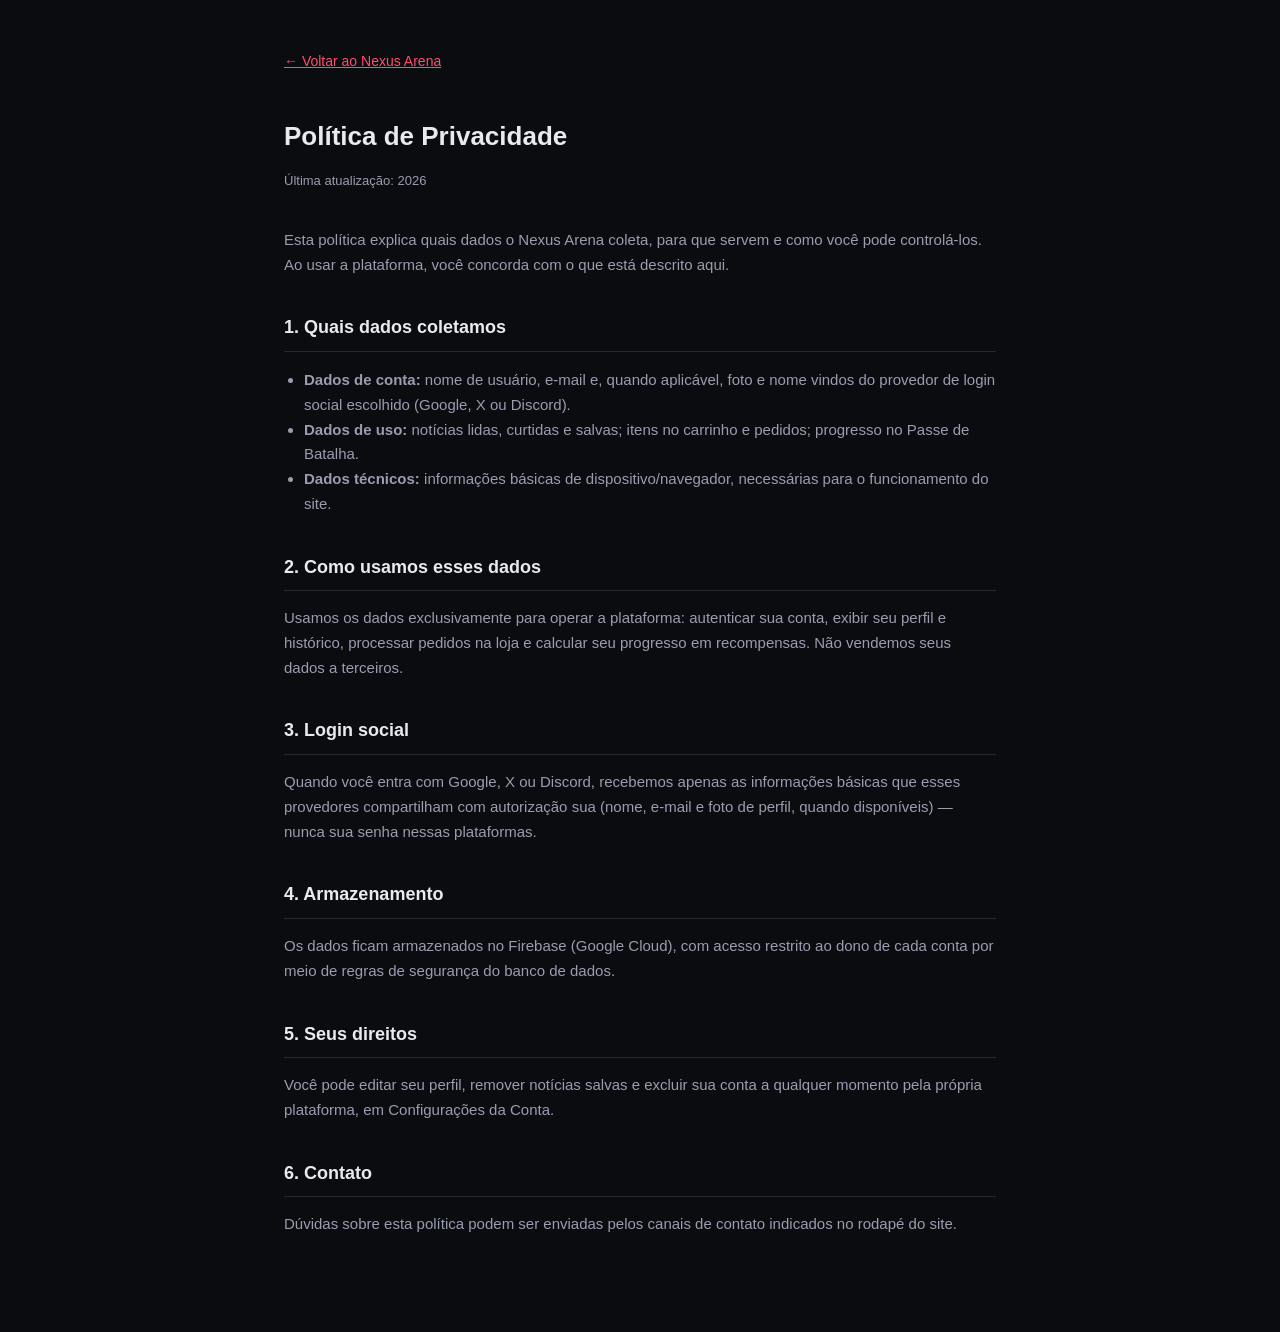
==== privacy.html @ 53f11ba8 "Add files via upload" ====
<!DOCTYPE html>
<html lang="pt-BR">
<head>
<meta charset="UTF-8">
<meta name="viewport" content="width=device-width, initial-scale=1.0">
<title>Política de Privacidade — Nexus Arena</title>
<style>
  :root{ --bg:#0b0c10; --surface:#15161c; --border:#262832; --text:#e9eaf0; --text-dim:#9a9db0; --accent:#ff4d6d; }
  *{ box-sizing:border-box; }
  body{
    margin:0; background:var(--bg); color:var(--text);
    font-family:-apple-system,BlinkMacSystemFont,"Segoe UI",Roboto,Helvetica,Arial,sans-serif;
    line-height:1.65;
  }
  .wrap{ max-width:760px; margin:0 auto; padding:48px 24px 80px; }
  a{ color:var(--accent); }
  h1{ font-size:26px; margin-bottom:6px; }
  .updated{ color:var(--text-dim); font-size:13px; margin-bottom:36px; }
  h2{ font-size:18px; margin-top:36px; border-bottom:1px solid var(--border); padding-bottom:8px; }
  p, li{ color:var(--text-dim); font-size:15px; }
  ul{ padding-left:20px; }
  .back{ display:inline-block; margin-bottom:24px; font-size:14px; }
</style>
</head>
<body>
  <div class="wrap">
    <a class="back" href="index.html">← Voltar ao Nexus Arena</a>
    <h1>Política de Privacidade</h1>
    <p class="updated">Última atualização: 2026</p>

    <p>Esta política explica quais dados o Nexus Arena coleta, para que servem e como você pode controlá-los. Ao usar a plataforma, você concorda com o que está descrito aqui.</p>

    <h2>1. Quais dados coletamos</h2>
    <ul>
      <li><strong>Dados de conta:</strong> nome de usuário, e-mail e, quando aplicável, foto e nome vindos do provedor de login social escolhido (Google, X ou Discord).</li>
      <li><strong>Dados de uso:</strong> notícias lidas, curtidas e salvas; itens no carrinho e pedidos; progresso no Passe de Batalha.</li>
      <li><strong>Dados técnicos:</strong> informações básicas de dispositivo/navegador, necessárias para o funcionamento do site.</li>
    </ul>

    <h2>2. Como usamos esses dados</h2>
    <p>Usamos os dados exclusivamente para operar a plataforma: autenticar sua conta, exibir seu perfil e histórico, processar pedidos na loja e calcular seu progresso em recompensas. Não vendemos seus dados a terceiros.</p>

    <h2>3. Login social</h2>
    <p>Quando você entra com Google, X ou Discord, recebemos apenas as informações básicas que esses provedores compartilham com autorização sua (nome, e-mail e foto de perfil, quando disponíveis) — nunca sua senha nessas plataformas.</p>

    <h2>4. Armazenamento</h2>
    <p>Os dados ficam armazenados no Firebase (Google Cloud), com acesso restrito ao dono de cada conta por meio de regras de segurança do banco de dados.</p>

    <h2>5. Seus direitos</h2>
    <p>Você pode editar seu perfil, remover notícias salvas e excluir sua conta a qualquer momento pela própria plataforma, em Configurações da Conta.</p>

    <h2>6. Contato</h2>
    <p>Dúvidas sobre esta política podem ser enviadas pelos canais de contato indicados no rodapé do site.</p>
  </div>
</body>
</html>
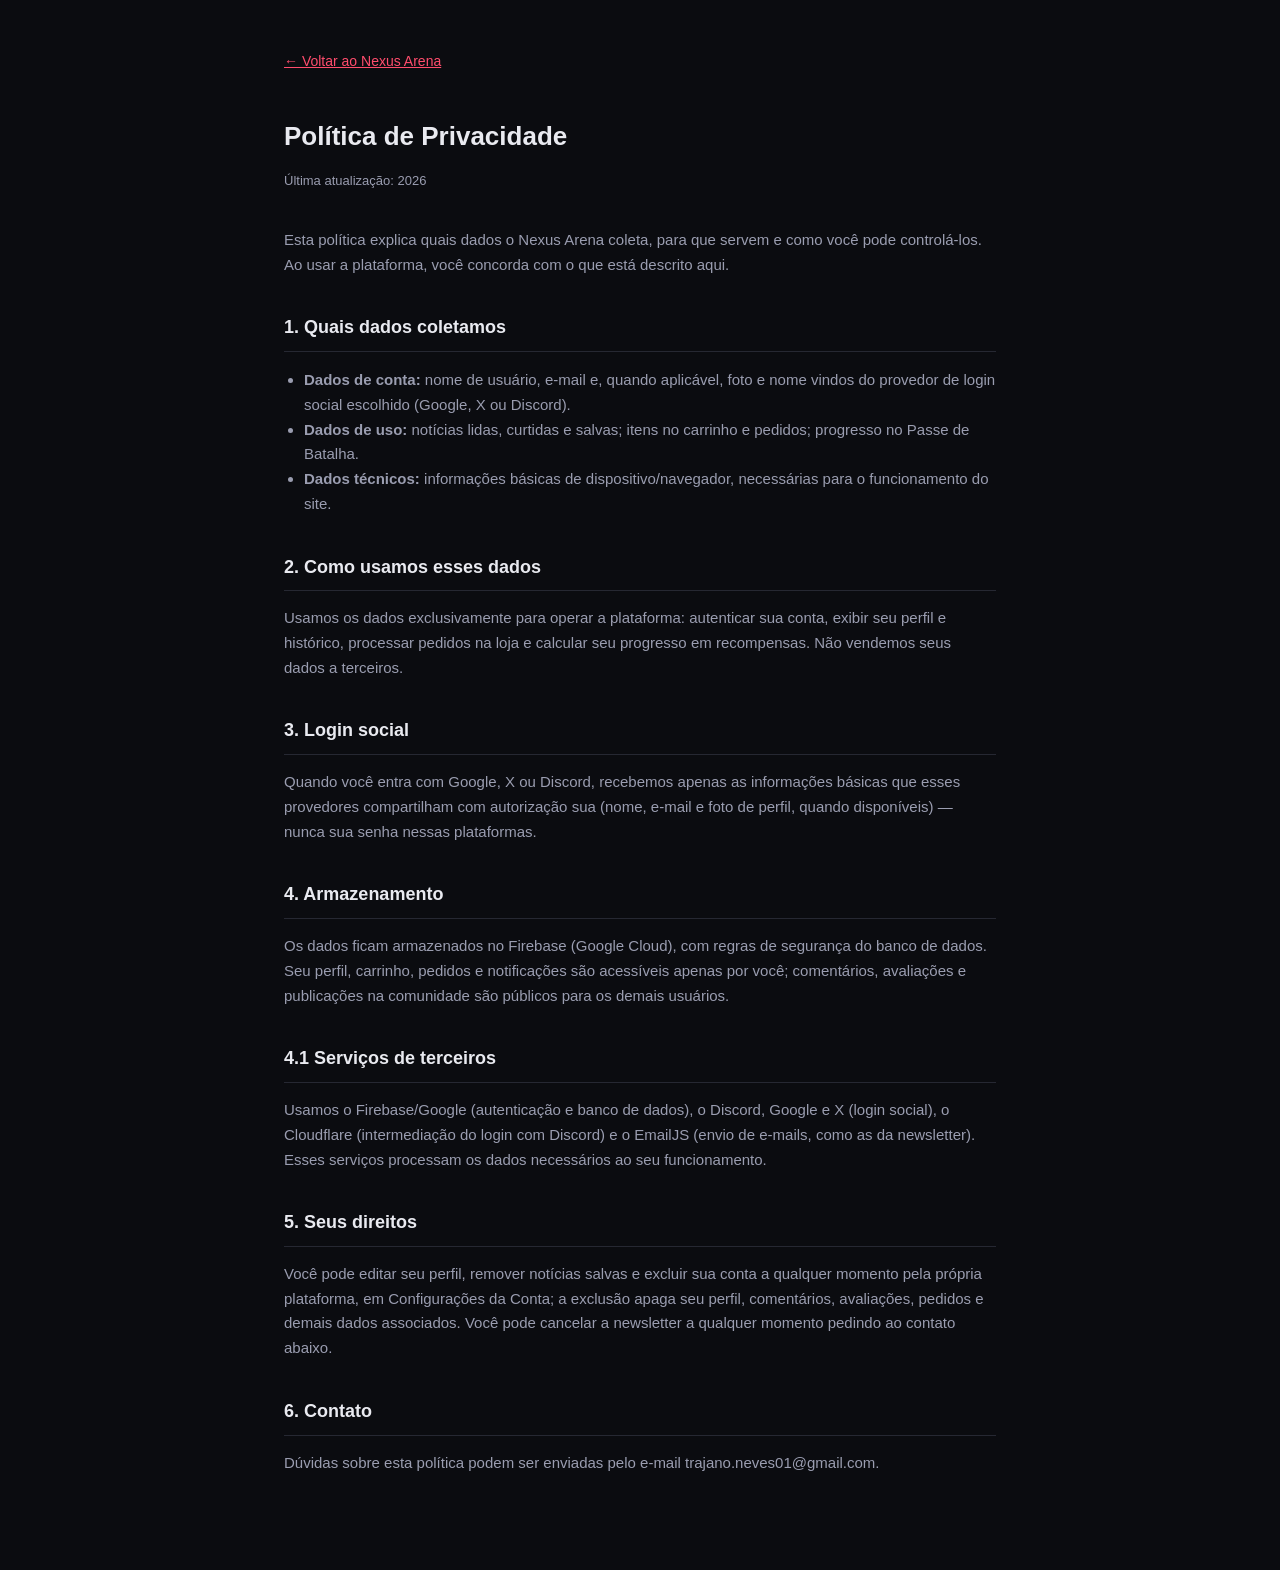
==== commit 8ae291b0: "Add files via upload" ====
--- a/privacy.html
+++ b/privacy.html
@@ -44,13 +44,16 @@
     <p>Quando você entra com Google, X ou Discord, recebemos apenas as informações básicas que esses provedores compartilham com autorização sua (nome, e-mail e foto de perfil, quando disponíveis) — nunca sua senha nessas plataformas.</p>
 
     <h2>4. Armazenamento</h2>
-    <p>Os dados ficam armazenados no Firebase (Google Cloud), com acesso restrito ao dono de cada conta por meio de regras de segurança do banco de dados.</p>
+    <p>Os dados ficam armazenados no Firebase (Google Cloud), com regras de segurança do banco de dados. Seu perfil, carrinho, pedidos e notificações são acessíveis apenas por você; comentários, avaliações e publicações na comunidade são públicos para os demais usuários.</p>
+
+    <h2>4.1 Serviços de terceiros</h2>
+    <p>Usamos o Firebase/Google (autenticação e banco de dados), o Discord, Google e X (login social), o Cloudflare (intermediação do login com Discord) e o EmailJS (envio de e-mails, como as da newsletter). Esses serviços processam os dados necessários ao seu funcionamento.</p>
 
     <h2>5. Seus direitos</h2>
-    <p>Você pode editar seu perfil, remover notícias salvas e excluir sua conta a qualquer momento pela própria plataforma, em Configurações da Conta.</p>
+    <p>Você pode editar seu perfil, remover notícias salvas e excluir sua conta a qualquer momento pela própria plataforma, em Configurações da Conta; a exclusão apaga seu perfil, comentários, avaliações, pedidos e demais dados associados. Você pode cancelar a newsletter a qualquer momento pedindo ao contato abaixo.</p>
 
     <h2>6. Contato</h2>
-    <p>Dúvidas sobre esta política podem ser enviadas pelos canais de contato indicados no rodapé do site.</p>
+    <p>Dúvidas sobre esta política podem ser enviadas pelo e-mail trajano.neves01@gmail.com.</p>
   </div>
 </body>
 </html>
